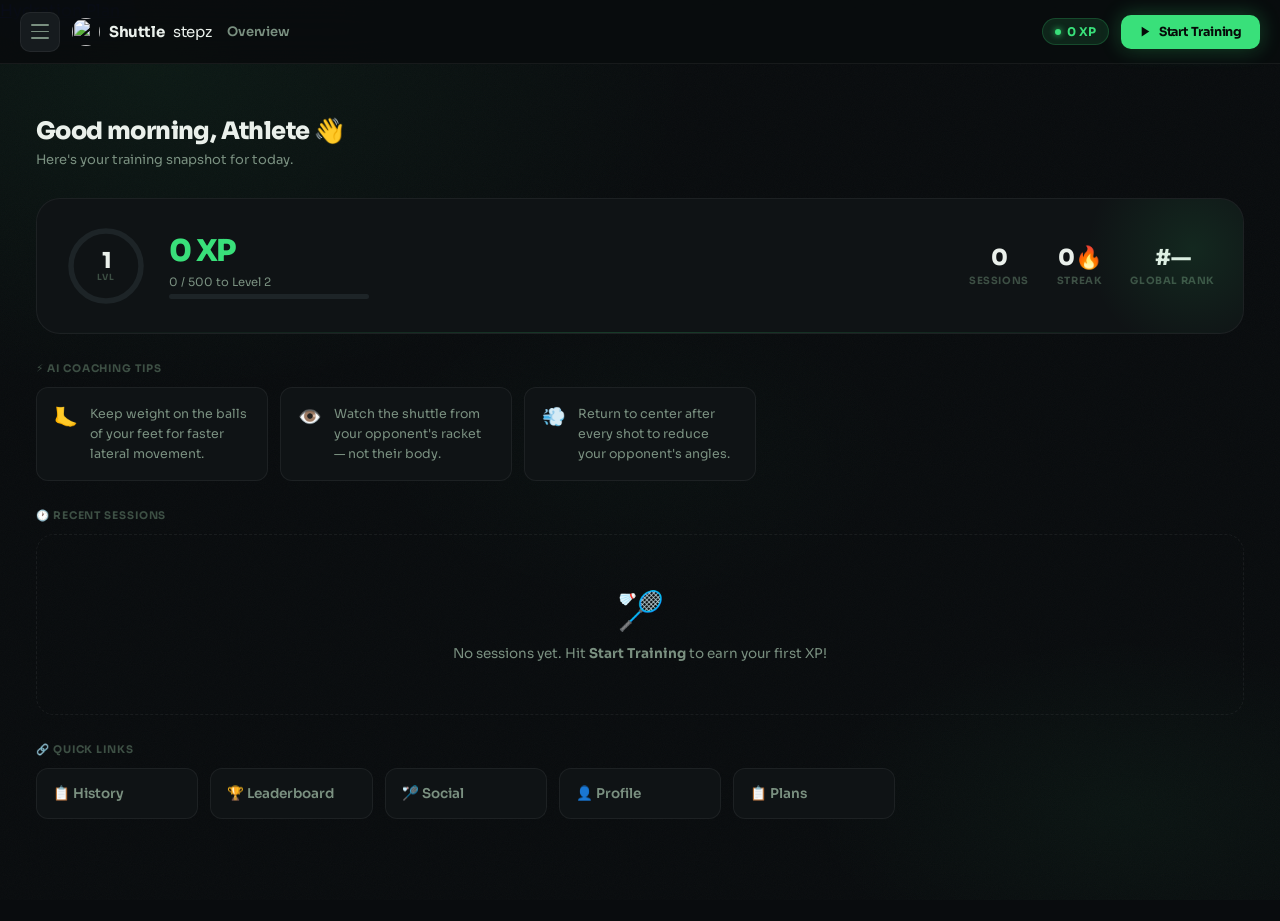
==== dashboard.html @ f84c9a1f "Update dashboard.html" ====
<!DOCTYPE html>
<html lang="en">
<head>
<meta charset="UTF-8">
<meta name="viewport" content="width=device-width, initial-scale=1.0">
<title>Dashboard — Shuttlestepz</title>
<link rel="icon" href="/Badminton-AI-trainer_V2/favicon.ico">
<link rel="preconnect" href="https://fonts.googleapis.com">
<link rel="preconnect" href="https://fonts.gstatic.com" crossorigin>
<link href="https://fonts.googleapis.com/css2?family=Sora:wght@400;500;600;700;800;900&family=DM+Mono:wght@400;500&display=swap" rel="stylesheet">
<a href="plans.html">Hydration Plan</a>
<link rel="stylesheet" href="css/base.css">
<link rel="stylesheet" href="css/dashboard.css">
<style>
:root {
  --bg:#090c0e; --bg-2:#0f1315; --bg-3:#161b1e; --bg-4:#1d2427;
  --border:rgba(255,255,255,.06); --border-2:rgba(255,255,255,.11);
  --accent:#39e07a; --accent-dim:rgba(57,224,122,.12); --accent-glow:rgba(57,224,122,.3); --accent-2:#60eba0;
  --text:#eaf0eb; --text-2:#7a9080; --text-3:#3d4f44;
  --danger:#e05c5c; --warn:#e0b43c;
  --sidebar-w:252px; --topbar-h:64px;
  --radius:12px; --radius-lg:18px; --radius-xl:24px;
  --trans:.18s cubic-bezier(.4,0,.2,1); --shadow:0 8px 32px rgba(0,0,0,.4);
}
*,*::before,*::after{box-sizing:border-box;margin:0;padding:0}
html,body{height:100%;font-family:'Sora',system-ui,sans-serif;background:var(--bg);color:var(--text);overflow-x:hidden;-webkit-font-smoothing:antialiased}

.bg-noise{position:fixed;inset:0;z-index:0;pointer-events:none;opacity:.028;background-image:url("data:image/svg+xml,%3Csvg viewBox='0 0 256 256' xmlns='http://www.w3.org/2000/svg'%3E%3Cfilter id='n'%3E%3CfeTurbulence type='fractalNoise' baseFrequency='.85' numOctaves='4' stitchTiles='stitch'/%3E%3C/filter%3E%3Crect width='100%25' height='100%25' filter='url(%23n)'/%3E%3C/svg%3E");background-size:200px}
.bg-radial{position:fixed;inset:0;z-index:0;pointer-events:none;background:radial-gradient(ellipse 65% 55% at 12% 8%,rgba(57,224,122,.06) 0%,transparent 65%),radial-gradient(ellipse 45% 35% at 88% 90%,rgba(57,224,122,.04) 0%,transparent 55%),radial-gradient(ellipse 30% 25% at 50% 50%,rgba(57,224,122,.02) 0%,transparent 70%)}

/* TOPBAR */
.topbar{position:fixed;top:0;left:0;right:0;height:var(--topbar-h);background:rgba(9,12,14,.92);backdrop-filter:blur(16px);-webkit-backdrop-filter:blur(16px);border-bottom:1px solid var(--border);display:flex;align-items:center;padding:0 20px;gap:12px;z-index:300}
.hamburger{width:40px;height:40px;background:var(--bg-3);border:1px solid var(--border);border-radius:10px;cursor:pointer;display:flex;flex-direction:column;align-items:center;justify-content:center;gap:5px;flex-shrink:0;transition:border-color var(--trans),background var(--trans)}
.hamburger:hover{border-color:var(--border-2);background:var(--bg-4)}
.hamburger span{display:block;width:18px;height:1.5px;background:var(--text-2);border-radius:2px;transition:transform .25s cubic-bezier(.4,0,.2,1),opacity .2s,background var(--trans),width .2s}
.hamburger:hover span{background:var(--text)}
.hamburger.open span:nth-child(1){transform:translateY(6.5px) rotate(45deg);width:18px}
.hamburger.open span:nth-child(2){opacity:0;transform:scaleX(0)}
.hamburger.open span:nth-child(3){transform:translateY(-6.5px) rotate(-45deg);width:18px}
.topbar-brand{display:flex;align-items:center;gap:9px;text-decoration:none;color:var(--text);font-size:15px;font-weight:800;letter-spacing:-.4px;flex-shrink:0}
.topbar-label{flex:1;font-size:13px;font-weight:600;color:var(--text-2);letter-spacing:-.2px;padding-left:4px;white-space:nowrap;overflow:hidden;text-overflow:ellipsis}
.topbar-xp{display:flex;align-items:center;gap:6px;background:var(--accent-dim);border:1px solid rgba(57,224,122,.2);border-radius:20px;padding:5px 12px;font-size:12px;font-weight:700;color:var(--accent);white-space:nowrap}
.topbar-xp-dot{width:6px;height:6px;border-radius:50%;background:var(--accent);box-shadow:0 0 6px var(--accent);animation:pulse 2s infinite}
@keyframes pulse{0%,100%{opacity:1;transform:scale(1)}50%{opacity:.5;transform:scale(.7)}}
.btn-topbar-train{display:flex;align-items:center;gap:7px;background:var(--accent);color:#060908;border:none;border-radius:10px;padding:9px 18px;font-family:'Sora',sans-serif;font-size:12.5px;font-weight:700;letter-spacing:-.2px;cursor:pointer;white-space:nowrap;box-shadow:0 0 20px var(--accent-glow),0 2px 8px rgba(0,0,0,.3);transition:all var(--trans);flex-shrink:0}
.btn-topbar-train:hover{background:var(--accent-2);box-shadow:0 0 30px var(--accent-glow),0 4px 16px rgba(0,0,0,.35);transform:translateY(-1px)}

/* SIDEBAR */
.sidebar{position:fixed;top:var(--topbar-h);left:0;bottom:0;width:var(--sidebar-w);background:var(--bg-2);border-right:1px solid var(--border);display:flex;flex-direction:column;z-index:250;transform:translateX(-100%);transition:transform .28s cubic-bezier(.4,0,.2,1),box-shadow .28s;will-change:transform;overflow:hidden}
.sidebar.open{transform:translateX(0);box-shadow:4px 0 48px rgba(0,0,0,.55)}
.sidebar-top{flex:1;padding:20px 14px 12px;overflow-y:auto;overflow-x:hidden}
.sidebar-top::-webkit-scrollbar{width:4px}
.sidebar-top::-webkit-scrollbar-thumb{background:var(--bg-4);border-radius:99px}
.sidebar-bottom{padding:14px;border-top:1px solid var(--border)}
.role-badge{display:inline-flex;align-items:center;gap:5px;font-size:9.5px;font-weight:700;letter-spacing:.9px;text-transform:uppercase;color:var(--accent);background:var(--accent-dim);border:1px solid rgba(57,224,122,.2);border-radius:20px;padding:4px 10px;margin-bottom:16px}
.role-badge-dot{width:5px;height:5px;border-radius:50%;background:var(--accent);flex-shrink:0}
.nav{display:flex;flex-direction:column;gap:2px}
.nav-section-label{font-size:9.5px;font-weight:700;letter-spacing:.9px;text-transform:uppercase;color:var(--text-3);padding:12px 10px 6px}
.nav-item{display:flex;align-items:center;gap:10px;padding:10px 12px;border-radius:10px;font-size:13.5px;font-weight:500;color:var(--text-2);cursor:pointer;text-decoration:none;transition:background var(--trans),color var(--trans);user-select:none;position:relative}
.nav-item svg{flex-shrink:0;opacity:.6;transition:opacity var(--trans)}
.nav-item:hover{background:var(--bg-3);color:var(--text)}
.nav-item:hover svg{opacity:1}
.nav-item.active{background:var(--accent-dim);color:var(--accent);font-weight:600}
.nav-item.active svg{opacity:1;stroke:var(--accent)}
.nav-item.active::before{content:'';position:absolute;left:0;top:20%;bottom:20%;width:2.5px;border-radius:0 2px 2px 0;background:var(--accent);box-shadow:0 0 8px var(--accent)}
.xp-mini{margin-bottom:10px}
.xp-mini-top{display:flex;justify-content:space-between;font-size:10.5px;font-weight:700;color:var(--text-2);margin-bottom:6px}
.xp-bar-track{height:3.5px;border-radius:99px;background:var(--bg-4);overflow:hidden}
.xp-bar-fill{height:100%;border-radius:99px;background:linear-gradient(90deg,var(--accent),var(--accent-2));width:0%;transition:width .7s cubic-bezier(.4,0,.2,1);box-shadow:0 0 8px var(--accent-glow)}
.btn-logout{width:100%;display:flex;align-items:center;gap:8px;padding:9px 12px;border-radius:9px;background:none;border:1px solid var(--border);color:var(--text-2);font-family:'Sora',sans-serif;font-size:12.5px;font-weight:600;cursor:pointer;transition:all var(--trans)}
.btn-logout:hover{border-color:var(--danger);color:var(--danger);background:rgba(224,92,92,.07)}
.sidebar-overlay{position:fixed;inset:0;top:var(--topbar-h);background:rgba(0,0,0,.6);z-index:240;opacity:0;pointer-events:none;transition:opacity .28s}
.sidebar-overlay.open{opacity:1;pointer-events:auto}

/* MAIN */
.main{margin-top:var(--topbar-h);min-height:calc(100vh - var(--topbar-h));padding:32px 36px 72px;position:relative;z-index:1;transition:margin-left .28s cubic-bezier(.4,0,.2,1)}
@media(min-width:900px){.sidebar.open~.main{margin-left:var(--sidebar-w)}}

/* Notice */
.notice-banner{display:none;align-items:center;justify-content:space-between;background:rgba(57,224,122,.1);border:1px solid rgba(57,224,122,.22);border-radius:var(--radius);padding:11px 16px;margin-bottom:24px;font-size:13px;color:var(--accent);font-weight:500}
.notice-banner.show{display:flex}
.notice-banner button{background:none;border:none;color:var(--accent);cursor:pointer;font-size:16px;opacity:.6;padding:0 4px;transition:opacity var(--trans)}

/* Tab panels */
.tab-panel{display:none}
.tab-panel.active{display:block;animation:fadeUp .35s cubic-bezier(.4,0,.2,1) both}

/* Page header */
.page-header{display:flex;align-items:flex-start;justify-content:space-between;gap:16px;flex-wrap:wrap;margin-bottom:30px}
.page-title{font-size:24px;font-weight:800;letter-spacing:-.6px;line-height:1.2;color:var(--text)}
.page-sub{font-size:13px;color:var(--text-2);margin-top:5px;font-weight:400}
.section-title{font-size:10.5px;font-weight:700;letter-spacing:.9px;text-transform:uppercase;color:var(--text-3);margin:28px 0 12px}

/* XP CARD */
.xp-card{background:var(--bg-2);border:1px solid var(--border);border-radius:var(--radius-xl);padding:26px 28px;display:flex;align-items:center;justify-content:space-between;gap:24px;flex-wrap:wrap;position:relative;overflow:hidden}
.xp-card::before{content:'';position:absolute;top:-60px;right:-60px;width:220px;height:220px;background:radial-gradient(circle,rgba(57,224,122,.1),transparent 68%);border-radius:50%;pointer-events:none}
.xp-card::after{content:'';position:absolute;bottom:0;left:0;right:0;height:1px;background:linear-gradient(90deg,transparent,rgba(57,224,122,.2),transparent)}
.xp-card-left{display:flex;align-items:center;gap:22px;flex-wrap:wrap}
.xp-level-ring{position:relative;width:82px;height:82px;flex-shrink:0}
.xp-level-ring svg{width:82px;height:82px;transform:rotate(-90deg)}
.ring-bg{fill:none;stroke:var(--bg-4);stroke-width:5.5}
.ring-fill{fill:none;stroke:url(#ringGrad);stroke-width:5.5;stroke-linecap:round;stroke-dasharray:219.9;stroke-dashoffset:219.9;transition:stroke-dashoffset .9s cubic-bezier(.4,0,.2,1);filter:drop-shadow(0 0 5px rgba(57,224,122,.5))}
.ring-label{position:absolute;inset:0;display:flex;flex-direction:column;align-items:center;justify-content:center}
.ring-lv{font-size:22px;font-weight:900;color:var(--text);line-height:1}
.ring-lv-sub{font-size:8.5px;font-weight:700;letter-spacing:1.2px;color:var(--text-3);text-transform:uppercase}
.xp-card-info{display:flex;flex-direction:column;gap:5px}
.xp-total{font-size:30px;font-weight:900;color:var(--accent);letter-spacing:-1.2px}
.xp-next{font-size:11.5px;color:var(--text-2)}
.xp-bar-lg{height:5px;width:200px;max-width:100%}
.xp-card-badges{display:flex;gap:28px;flex-wrap:wrap}
.badge-item{text-align:center}
.badge-val{font-size:22px;font-weight:800;color:var(--text);letter-spacing:-.4px}
.badge-lbl{font-size:10px;color:var(--text-3);font-weight:700;text-transform:uppercase;letter-spacing:.6px;margin-top:3px}

/* AI TIPS */
.tips-grid{display:grid;grid-template-columns:repeat(auto-fill,minmax(210px,1fr));gap:12px}
.tip-card{background:var(--bg-2);border:1px solid var(--border);border-radius:var(--radius);padding:16px 17px;display:flex;align-items:flex-start;gap:12px;transition:border-color var(--trans),transform var(--trans)}
.tip-card:hover{border-color:var(--border-2);transform:translateY(-2px)}
.tip-icon{font-size:19px;flex-shrink:0;margin-top:1px}
.tip-text{font-size:12.5px;color:var(--text-2);line-height:1.6;font-weight:400}

/* SESSIONS */
.sessions-list{display:flex;flex-direction:column;gap:8px}
.session-item{background:var(--bg-2);border:1px solid var(--border);border-radius:var(--radius);padding:13px 16px;display:flex;align-items:center;gap:14px;transition:border-color var(--trans)}
.session-item:hover{border-color:var(--border-2)}
.session-icon{width:38px;height:38px;border-radius:9px;background:var(--accent-dim);display:flex;align-items:center;justify-content:center;font-size:17px;flex-shrink:0}
.session-info{flex:1;min-width:0}
.session-name{font-size:13.5px;font-weight:600;color:var(--text)}
.session-meta{font-size:11.5px;color:var(--text-2);margin-top:2px}
.session-xp{font-size:12.5px;font-weight:700;color:var(--accent);white-space:nowrap}
.session-score{font-size:12.5px;font-weight:600;color:var(--text-2);white-space:nowrap}
.empty-state{display:flex;flex-direction:column;align-items:center;gap:10px;padding:52px 24px;color:var(--text-2);font-size:13.5px;text-align:center;border:1px dashed rgba(255,255,255,.06);border-radius:var(--radius-lg)}
.empty-icon{font-size:38px}

/* ANIMATIONS */
@keyframes fadeUp{from{opacity:0;transform:translateY(14px)}to{opacity:1;transform:translateY(0)}}
@keyframes spin{to{transform:rotate(360deg)}}
.anim-up{animation:fadeUp .4s cubic-bezier(.4,0,.2,1) both}
.anim-d1{animation-delay:.07s}.anim-d2{animation-delay:.14s}.anim-d3{animation-delay:.21s}

/* RESPONSIVE */
@media(max-width:600px){
  .main{padding:22px 14px 60px}
  .page-title{font-size:20px}
  .btn-topbar-train span{display:none}
  .btn-topbar-train{padding:9px 12px}
  .xp-card{padding:18px 14px}
  .xp-bar-lg{width:140px}
  .tips-grid{grid-template-columns:1fr}
  .topbar-xp{display:none}
}
@media(max-width:420px){.xp-card-badges{gap:16px}}

/* TRAINER TAB */
#tab-train{height:calc(100vh - var(--topbar-h));overflow:hidden}
.tr-layout{display:flex;height:100%;width:100%;background:#050707}
.tr-left{width:200px;flex-shrink:0;background:#0f1315;border-right:1px solid rgba(255,255,255,.06);display:flex;flex-direction:column;padding:14px 12px;gap:14px;overflow-y:auto}
.tr-left::-webkit-scrollbar{width:3px}
.tr-left::-webkit-scrollbar-thumb{background:#1d2427;border-radius:99px}
.tr-panel-title{font-family:'DM Mono',monospace;font-size:9px;letter-spacing:2.5px;text-transform:uppercase;color:#3d4f44;margin-bottom:6px}
.tr-zone-grid{display:grid;grid-template-columns:1fr 1fr;gap:4px}
.tr-zp{font-family:'DM Mono',monospace;font-size:8.5px;letter-spacing:.6px;text-transform:uppercase;text-align:center;padding:5px 3px;border-radius:5px;background:#161b1e;border:1px solid rgba(255,255,255,.06);color:#3d4f44;transition:all .18s}
.tr-zp.active{background:rgba(57,224,122,.12);border-color:rgba(57,224,122,.4);color:#39e07a}
.tr-zp.ok{background:rgba(57,224,122,.18);border-color:rgba(57,224,122,.5);color:#39e07a}
.tr-zp.bad{background:rgba(224,92,92,.15);border-color:rgba(224,92,92,.4);color:#e05c5c}
.tr-zg-row{display:flex;gap:3px;flex-wrap:wrap;margin-bottom:8px}
.tr-zg-btn{font-family:'DM Mono',monospace;font-size:8.5px;letter-spacing:.8px;text-transform:uppercase;padding:4px 7px;border-radius:5px;background:#161b1e;border:1px solid rgba(255,255,255,.06);color:#3d4f44;cursor:pointer;transition:all .18s}
.tr-zg-btn:hover{color:#7a9080}
.tr-zg-btn.sel{background:rgba(57,224,122,.12);border-color:rgba(57,224,122,.35);color:#39e07a}
#tr-pdots{display:flex;flex-wrap:wrap;gap:5px}
.tr-dot{width:10px;height:10px;border-radius:50%;background:#161b1e;border:1px solid rgba(255,255,255,.06);transition:all .2s}
.tr-dot.ok{background:#39e07a;border-color:#39e07a;box-shadow:0 0 5px rgba(57,224,122,.5)}
.tr-dot.bad{background:#e05c5c;border-color:#e05c5c}
.tr-speed-track{background:#161b1e;border-radius:3px;height:4px;overflow:hidden}
#tr-speed-bar{height:100%;border-radius:3px;width:0%;background:#39e07a;transition:width .4s}
#tr-speed-val{font-family:'DM Mono',monospace;font-size:10px;color:#7a9080;margin-top:3px;text-align:right}
.tr-center{flex:1;position:relative;display:flex;align-items:center;justify-content:center;overflow:hidden;background:#050707}
.tr-cam-wrap{position:relative;aspect-ratio:9/16;height:100%;max-width:100%;flex-shrink:0;overflow:hidden}
#tr-video{position:absolute;inset:0;width:100%;height:100%;object-fit:cover;transform:scaleX(-1);display:block}
#tr-canvas{position:absolute;inset:0;width:100%;height:100%;pointer-events:none}
#tr-pose-badge{position:absolute;top:12px;left:12px;z-index:5;font-family:'DM Mono',monospace;font-size:9.5px;letter-spacing:1.5px;padding:4px 10px;border-radius:20px;background:rgba(10,13,15,.8);border:1px solid rgba(255,255,255,.12);color:#3d4f44;transition:all .2s}
#tr-pose-badge.tracking{color:#39e07a;border-color:rgba(57,224,122,.3)}
#tr-pose-badge.lost{color:#e05c5c;border-color:rgba(224,92,92,.3)}
.tr-dir-overlay{position:absolute;bottom:0;left:0;right:0;z-index:5;background:linear-gradient(transparent,rgba(10,13,15,.88));padding:28px 18px 18px;display:flex;align-items:flex-end;justify-content:space-between;gap:12px}
#tr-dir-text{font-family:'Sora',sans-serif;font-size:clamp(28px,5vw,52px);font-weight:900;letter-spacing:-1px;color:#eaf0eb;line-height:1;transition:color .15s}
#tr-dir-text.hit{color:#39e07a}
#tr-dir-text.miss{color:#e05c5c}
@keyframes tr-pulse{0%,100%{text-shadow:0 0 20px rgba(57,224,122,.4)}50%{text-shadow:0 0 50px rgba(57,224,122,.6),0 0 80px rgba(57,224,122,.3)}}
#tr-dir-text.pulse{animation:tr-pulse .4s ease}
#tr-feedback{font-family:'DM Mono',monospace;font-size:11px;letter-spacing:.8px;color:#7a9080;text-align:right;max-width:160px}
.tr-right{width:180px;flex-shrink:0;background:#0f1315;border-left:1px solid rgba(255,255,255,.06);display:flex;flex-direction:column;padding:14px 12px;gap:14px;overflow-y:auto}
.tr-timer-wrap{display:flex;flex-direction:column;align-items:center;gap:6px}
.tr-timer-ring{position:relative;width:76px;height:76px}
.tr-timer-ring svg{transform:rotate(-90deg)}
#tr-t-bg{fill:none;stroke:#161b1e;stroke-width:5}
#tr-t-arc{fill:none;stroke:#39e07a;stroke-width:5;stroke-linecap:round;stroke-dasharray:213.6;stroke-dashoffset:0;transition:stroke-dashoffset .1s linear,stroke .3s;filter:drop-shadow(0 0 5px rgba(57,224,122,.5))}
.tr-timer-num{position:absolute;inset:0;display:flex;align-items:center;justify-content:center}
#tr-t-num{font-family:'Sora',sans-serif;font-size:20px;font-weight:900;color:#eaf0eb}
.tr-stat-row{display:flex;justify-content:space-between;align-items:center;padding:7px 0;border-bottom:1px solid rgba(255,255,255,.06)}
.tr-stat-row:last-child{border-bottom:none}
.tr-stat-lbl{font-family:'DM Mono',monospace;font-size:8.5px;letter-spacing:1.2px;text-transform:uppercase;color:#3d4f44}
.tr-stat-val{font-family:'Sora',sans-serif;font-size:13px;font-weight:700;color:#eaf0eb}
#tr-screen-setup{display:none;position:absolute;inset:0;z-index:50;background:rgba(9,12,14,.96);backdrop-filter:blur(8px);align-items:center;justify-content:center;overflow-y:auto}
#tr-screen-setup.active{display:flex}
.tr-setup-box{background:#0f1315;border:1px solid rgba(255,255,255,.07);border-radius:16px;padding:28px;width:100%;max-width:480px;margin:16px}
.tr-setup-title{font-family:'Sora',sans-serif;font-size:20px;font-weight:800;color:#eaf0eb;margin-bottom:3px}
.tr-setup-sub{font-size:12.5px;color:#7a9080;margin-bottom:22px}
.tr-setup-lbl{font-family:'DM Mono',monospace;font-size:9px;letter-spacing:2px;text-transform:uppercase;color:#3d4f44;margin-bottom:7px}
.tr-setup-sec{margin-bottom:18px}
.tr-diff-row{display:flex;gap:6px;flex-wrap:wrap}
.tr-dp{flex:1;min-width:70px;padding:9px 6px;border-radius:10px;background:#161b1e;border:1px solid rgba(255,255,255,.06);color:#7a9080;font-family:'Sora',sans-serif;font-size:12px;font-weight:700;cursor:pointer;text-align:center;transition:all .18s}
.tr-dp:hover{color:#eaf0eb;border-color:rgba(255,255,255,.12)}
.tr-dp.sel{background:rgba(57,224,122,.12);border-color:rgba(57,224,122,.4);color:#39e07a}
#tr-diff-desc{font-size:10.5px;color:#7a9080;margin-top:7px;font-family:'DM Mono',monospace}
.tr-slider-row{display:flex;align-items:center;gap:10px}
.tr-slider-row input[type=range]{flex:1;accent-color:#39e07a;cursor:pointer}
.tr-slider-val{font-family:'DM Mono',monospace;font-size:12px;font-weight:700;color:#39e07a;min-width:26px;text-align:right}
.tr-toggle-row{display:flex;align-items:center;gap:8px;margin-bottom:7px}
.tr-toggle-row label{font-size:12.5px;color:#7a9080;cursor:pointer}
.tr-toggle-row input[type=checkbox]{accent-color:#39e07a;width:14px;height:14px;cursor:pointer}
.tr-btn-start{width:100%;padding:14px;background:#39e07a;color:#0a0d0f;border:none;border-radius:10px;font-family:'Sora',sans-serif;font-size:14px;font-weight:800;cursor:pointer;margin-top:6px;box-shadow:0 0 24px rgba(57,224,122,.35);transition:all .18s}
.tr-btn-start:hover{background:#50e88a;transform:translateY(-1px);box-shadow:0 0 36px rgba(57,224,122,.4)}
#tr-screen-results{display:none;position:absolute;inset:0;z-index:60;background:rgba(9,12,14,.97);backdrop-filter:blur(10px);align-items:center;justify-content:center;overflow-y:auto}
#tr-screen-results.active{display:flex}
.tr-results-box{background:#0f1315;border:1px solid rgba(255,255,255,.07);border-radius:16px;padding:28px;width:100%;max-width:500px;margin:16px}
.tr-results-title{font-family:'Sora',sans-serif;font-size:20px;font-weight:800;color:#eaf0eb;margin-bottom:3px}
#tr-r-grade{font-family:'DM Mono',monospace;font-size:12px;letter-spacing:2px;color:#39e07a;margin-bottom:20px}
.tr-results-grid{display:grid;grid-template-columns:1fr 1fr 1fr;gap:8px;margin-bottom:20px}
.tr-r-stat{background:#161b1e;border:1px solid rgba(255,255,255,.06);border-radius:10px;padding:12px;text-align:center}
.tr-r-val{font-family:'Sora',sans-serif;font-size:22px;font-weight:900;color:#39e07a;letter-spacing:-1px}
.tr-r-lbl{font-family:'DM Mono',monospace;font-size:8.5px;letter-spacing:1.2px;text-transform:uppercase;color:#3d4f44;margin-top:4px}
.tr-bd-title{font-family:'DM Mono',monospace;font-size:9px;letter-spacing:2px;text-transform:uppercase;color:#3d4f44;margin-bottom:10px}
#tr-r-bd{margin-bottom:20px;display:flex;flex-direction:column;gap:5px}
.tr-bd-row{display:flex;align-items:center;gap:8px;font-family:'DM Mono',monospace;font-size:11px;color:#7a9080}
.tr-bd-bar-wrap{flex:1;background:#161b1e;border-radius:99px;height:5px;overflow:hidden}
.tr-bd-bar{height:100%;border-radius:99px;background:#39e07a}
.tr-bd-pct{font-size:11px;color:#39e07a;min-width:32px;text-align:right}
.tr-results-actions{display:flex;gap:8px}
.tr-btn-again{flex:1;padding:12px;background:#39e07a;color:#0a0d0f;border:none;border-radius:10px;font-family:'Sora',sans-serif;font-size:13px;font-weight:800;cursor:pointer;transition:all .18s;box-shadow:0 0 18px rgba(57,224,122,.3)}
.tr-btn-again:hover{background:#50e88a;transform:translateY(-1px)}
.tr-btn-dash{padding:12px 16px;background:transparent;color:#7a9080;border:1px solid rgba(255,255,255,.1);border-radius:10px;font-family:'Sora',sans-serif;font-size:13px;font-weight:700;cursor:pointer;transition:all .18s;text-decoration:none;display:flex;align-items:center;justify-content:center}
.tr-btn-dash:hover{color:#eaf0eb;border-color:rgba(57,224,122,.3);background:rgba(57,224,122,.08)}
#tr-lock-overlay{position:absolute;inset:0;z-index:70;background:rgba(9,12,14,.97);backdrop-filter:blur(10px);display:flex;align-items:center;justify-content:center}
#tr-lock-overlay.hidden{display:none}
.tr-lock-box{background:#0f1315;border:1px solid rgba(255,255,255,.07);border-radius:16px;padding:36px;text-align:center;max-width:340px;margin:16px}
.tr-lock-icon{font-size:38px;margin-bottom:14px}
.tr-lock-title{font-family:'Sora',sans-serif;font-size:18px;font-weight:800;color:#eaf0eb;margin-bottom:7px}
.tr-lock-sub{font-size:12.5px;color:#7a9080;margin-bottom:20px;line-height:1.6}
.tr-topbar-stats{display:flex;align-items:center;gap:6px}
.tr-chip{background:#0f1315;border:1px solid rgba(255,255,255,.06);border-radius:7px;padding:4px 10px;display:flex;flex-direction:column;align-items:center;min-width:58px}
.tr-chip-lbl{font-family:'DM Mono',monospace;font-size:8px;letter-spacing:1.2px;text-transform:uppercase;color:#3d4f44}
.tr-chip-val{font-family:'Sora',sans-serif;font-size:13px;font-weight:800;color:#eaf0eb;letter-spacing:-.3px}
.tr-chip-val.ac{color:#39e07a}
#tr-model-status{font-family:'DM Mono',monospace;font-size:9.5px;letter-spacing:1px;padding:4px 10px;border-radius:20px}
#tr-model-status.ok{color:#39e07a;background:rgba(57,224,122,.12);border:1px solid rgba(57,224,122,.25)}
#tr-model-status.err{color:#e05c5c;background:rgba(224,92,92,.1);border:1px solid rgba(224,92,92,.25)}
@media(max-width:768px){.tr-left,.tr-right{display:none}.tr-cam-wrap{height:auto;width:100%}}
</style>
</head>
<body>

<div class="bg-noise"></div>
<div class="bg-radial"></div>

<!-- TOPBAR -->
<header class="topbar">
  <button class="hamburger" id="hamburger-btn" onclick="toggleSidebar()" aria-label="Toggle menu">
    <span></span><span></span><span></span>
  </button>
  <a href="index.html" class="topbar-brand">
    <img src="/Badminton-AI-trainer_V2/favicon.ico" width="28" height="28" style="border-radius:50%;object-fit:cover;flex-shrink:0">
    <span style="font-weight:700">Shuttle</span><span style="font-weight:400">stepz</span>
  </a>
  <div class="topbar-label" id="topbar-label">Overview</div>
  <div class="topbar-xp">
    <div class="topbar-xp-dot"></div>
    <span id="topbar-xp">0 XP</span>
  </div>
  <button class="btn-topbar-train" onclick="window.location.href='trainer.html'">
    <svg width="13" height="13" viewBox="0 0 24 24" fill="currentColor"><polygon points="5 3 19 12 5 21 5 3"/></svg>
    <span>Start Training</span>
  </button>
</header>

<!-- SIDEBAR -->
<aside class="sidebar" id="sidebar">
  <div class="sidebar-top">
    <div class="role-badge"><span class="role-badge-dot"></span><span id="role-badge">Student</span></div>
    <nav class="nav">
      <div class="nav-section-label">Main</div>
      <a class="nav-item active" href="dashboard.html">
        <svg width="16" height="16" viewBox="0 0 24 24" fill="none" stroke="currentColor" stroke-width="1.8"><rect x="3" y="3" width="7" height="7" rx="1.5"/><rect x="14" y="3" width="7" height="7" rx="1.5"/><rect x="3" y="14" width="7" height="7" rx="1.5"/><rect x="14" y="14" width="7" height="7" rx="1.5"/></svg>
        Overview
      </a>
      <a class="nav-item" href="trainer.html">
        <svg width="16" height="16" viewBox="0 0 24 24" fill="none" stroke="currentColor" stroke-width="1.8"><polygon points="5 3 19 12 5 21 5 3"/></svg>
        Train
      </a>
      <a class="nav-item" href="history.html">
        <svg width="16" height="16" viewBox="0 0 24 24" fill="none" stroke="currentColor" stroke-width="1.8"><circle cx="12" cy="12" r="9"/><polyline points="12 7 12 12 15 15"/></svg>
        History
      </a>
      <a class="nav-item" href="leaderboard.html">
        <svg width="16" height="16" viewBox="0 0 24 24" fill="none" stroke="currentColor" stroke-width="1.8"><polyline points="18 20 18 10"/><polyline points="12 20 12 4"/><polyline points="6 20 6 14"/></svg>
        Leaderboard
      </a>
      <a class="nav-item" href="social.html">
      <a class="nav-item" href="plans.html">
        <svg width="16" height="16" viewBox="0 0 24 24" fill="none" stroke="currentColor" stroke-width="1.8"><path d="M4 19.5A2.5 2.5 0 0 1 6.5 17H20"/><path d="M6.5 2H20v20H6.5A2.5 2.5 0 0 1 4 19.5v-15A2.5 2.5 0 0 1 6.5 2z"/></svg>
        Plans
      </a>
        <svg width="16" height="16" viewBox="0 0 24 24" fill="none" stroke="currentColor" stroke-width="1.8"><circle cx="18" cy="5" r="3"/><circle cx="6" cy="12" r="3"/><circle cx="18" cy="19" r="3"/><line x1="8.59" y1="13.51" x2="15.42" y2="17.49"/><line x1="15.41" y1="6.51" x2="8.59" y2="10.49"/></svg>
        Social
      </a>
      
      <div class="nav-section-label" style="margin-top:4px">Account</div>
      <a class="nav-item" id="nav-manage" style="display:none" href="manage.html">
        <svg width="16" height="16" viewBox="0 0 24 24" fill="none" stroke="currentColor" stroke-width="1.8"><path d="M17 21v-2a4 4 0 0 0-4-4H5a4 4 0 0 0-4 4v2"/><circle cx="9" cy="7" r="4"/><path d="M23 21v-2a4 4 0 0 0-3-3.87"/><path d="M16 3.13a4 4 0 0 1 0 7.75"/></svg>
        <span id="nav-manage-label">Students</span>
      </a>
      <a class="nav-item" href="profile.html">
        <svg width="16" height="16" viewBox="0 0 24 24" fill="none" stroke="currentColor" stroke-width="1.8"><path d="M20 21v-2a4 4 0 0 0-4-4H8a4 4 0 0 0-4 4v2"/><circle cx="12" cy="7" r="4"/></svg>
        Profile
      </a>
    </nav>
  </div>
  <div class="sidebar-bottom">
    <div class="xp-mini">
      <div class="xp-mini-top"><span id="sb-xp-label">0 XP</span><span id="sb-level-label">Lv.1</span></div>
      <div class="xp-bar-track"><div class="xp-bar-fill" id="sb-xp-fill"></div></div>
    </div>
    <button class="btn-logout" onclick="doLogout()">
      <svg width="14" height="14" viewBox="0 0 24 24" fill="none" stroke="currentColor" stroke-width="1.8"><path d="M9 21H5a2 2 0 0 1-2-2V5a2 2 0 0 1 2-2h4"/><polyline points="16 17 21 12 16 7"/><line x1="21" y1="12" x2="9" y2="12"/></svg>
      Log Out
    </button>
  </div>
</aside>
<div class="sidebar-overlay" id="sidebar-overlay" onclick="toggleSidebar()"></div>

<!-- MAIN -->
<main class="main" id="main">
  <div class="notice-banner" id="notice-banner">
    <span id="notice-msg"></span>
    <button onclick="document.getElementById('notice-banner').classList.remove('show')">✕</button>
  </div>

  <!-- OVERVIEW TAB -->
  <section class="tab-panel active" id="tab-overview">
    <div class="page-header">
      <div>
        <h1 class="page-title">Good <span id="greeting-time">morning</span>, <span id="greeting-name">Athlete</span> 👋</h1>
        <p class="page-sub">Here's your training snapshot for today.</p>
      </div>
    </div>

    <div class="xp-card anim-up">
      <div class="xp-card-left">
        <div class="xp-level-ring">
          <svg viewBox="0 0 82 82">
            <defs>
              <linearGradient id="ringGrad" x1="0%" y1="0%" x2="100%" y2="0%">
                <stop offset="0%" stop-color="#39e07a"/>
                <stop offset="100%" stop-color="#60eba0"/>
              </linearGradient>
            </defs>
            <circle class="ring-bg" cx="41" cy="41" r="35"/>
            <circle class="ring-fill" id="ring-arc" cx="41" cy="41" r="35"/>
          </svg>
          <div class="ring-label">
            <div class="ring-lv" id="ring-lv">1</div>
            <div class="ring-lv-sub">LVL</div>
          </div>
        </div>
        <div class="xp-card-info">
          <div class="xp-total" id="xp-total">0 XP</div>
          <div class="xp-next" id="xp-next">0 / 500 to Level 2</div>
          <div class="xp-bar-track xp-bar-lg"><div class="xp-bar-fill" id="xp-fill-lg"></div></div>
        </div>
      </div>
      <div class="xp-card-badges">
        <div class="badge-item"><div class="badge-val" id="stat-sessions">0</div><div class="badge-lbl">Sessions</div></div>
        <div class="badge-item"><div class="badge-val" id="stat-streak">0🔥</div><div class="badge-lbl">Streak</div></div>
        <div class="badge-item"><div class="badge-val" id="stat-rank">#—</div><div class="badge-lbl">Global Rank</div></div>
      </div>
    </div>

    <div class="section-title">⚡ AI Coaching Tips</div>
    <div class="tips-grid" id="tips-grid">
      <div class="tip-card anim-up anim-d1"><div class="tip-icon">🦶</div><div class="tip-text">Keep weight on the balls of your feet for faster lateral movement.</div></div>
      <div class="tip-card anim-up anim-d2"><div class="tip-icon">👁️</div><div class="tip-text">Watch the shuttle from your opponent's racket — not their body.</div></div>
      <div class="tip-card anim-up anim-d3"><div class="tip-icon">💨</div><div class="tip-text">Return to center after every shot to reduce your opponent's angles.</div></div>
    </div>

    <div class="section-title">🕐 Recent Sessions</div>
    <div class="sessions-list" id="overview-sessions">
      <div class="empty-state" id="sessions-empty">
        <div class="empty-icon">🏸</div>
        <div>No sessions yet. Hit <strong>Start Training</strong> to earn your first XP!</div>
      </div>
    </div>

    <!-- Quick links to other pages -->
    <div class="section-title">🔗 Quick Links</div>
    <div style="display:grid;grid-template-columns:repeat(auto-fill,minmax(160px,1fr));gap:12px;margin-bottom:24px">
      <a href="history.html" style="background:var(--bg-2);border:1px solid var(--border);border-radius:var(--radius);padding:16px;text-decoration:none;color:var(--text-2);display:flex;align-items:center;gap:10px;transition:all var(--trans);font-size:13.5px;font-weight:600" onmouseover="this.style.borderColor='rgba(57,224,122,.3)';this.style.color='var(--text)'" onmouseout="this.style.borderColor='var(--border)';this.style.color='var(--text-2)'">📋 History</a>
      <a href="leaderboard.html" style="background:var(--bg-2);border:1px solid var(--border);border-radius:var(--radius);padding:16px;text-decoration:none;color:var(--text-2);display:flex;align-items:center;gap:10px;transition:all var(--trans);font-size:13.5px;font-weight:600" onmouseover="this.style.borderColor='rgba(57,224,122,.3)';this.style.color='var(--text)'" onmouseout="this.style.borderColor='var(--border)';this.style.color='var(--text-2)'">🏆 Leaderboard</a>
      <a href="social.html" style="background:var(--bg-2);border:1px solid var(--border);border-radius:var(--radius);padding:16px;text-decoration:none;color:var(--text-2);display:flex;align-items:center;gap:10px;transition:all var(--trans);font-size:13.5px;font-weight:600" onmouseover="this.style.borderColor='rgba(57,224,122,.3)';this.style.color='var(--text)'" onmouseout="this.style.borderColor='var(--border)';this.style.color='var(--text-2)'">🏸 Social</a>
      <a href="profile.html" style="background:var(--bg-2);border:1px solid var(--border);border-radius:var(--radius);padding:16px;text-decoration:none;color:var(--text-2);display:flex;align-items:center;gap:10px;transition:all var(--trans);font-size:13.5px;font-weight:600" onmouseover="this.style.borderColor='rgba(57,224,122,.3)';this.style.color='var(--text)'" onmouseout="this.style.borderColor='var(--border)';this.style.color='var(--text-2)'">👤 Profile</a>
      <a href="plans.html" style="background:var(--bg-2);border:1px solid var(--border);border-radius:var(--radius);padding:16px;text-decoration:none;color:var(--text-2);display:flex;align-items:center;gap:10px;transition:all var(--trans);font-size:13.5px;font-weight:600" onmouseover="this.style.borderColor='rgba(57,224,122,.3)';this.style.color='var(--text)'" onmouseout="this.style.borderColor='var(--border)';this.style.color='var(--text-2)'">📋 Plans</a>
    </div>
  </section>
</main>

<!-- SCRIPTS -->
<script>
window.toggleSidebar = function() {
  var sb=document.getElementById('sidebar'),ov=document.getElementById('sidebar-overlay'),hb=document.getElementById('hamburger-btn');
  var isOpen=sb.classList.toggle('open');
  ov.classList.toggle('open',isOpen);hb.classList.toggle('open',isOpen);
};

function setGreeting(name) {
  const h=new Date().getHours(),t=h<12?'morning':h<17?'afternoon':'evening';
  const te=document.getElementById('greeting-time'),ne=document.getElementById('greeting-name');
  if(te)te.textContent=t;if(ne)ne.textContent=name||'Athlete';
}

function setText(id,v){const e=document.getElementById(id);if(e)e.textContent=v}
function setWidth(id,p){const e=document.getElementById(id);if(e)e.style.width=p+'%'}

const XP_LEVELS=[0,500,1200,2200,3500,5200,7200,9800,13000,17000,22000];
function getLevel(xp){let lv=1;for(let i=1;i<XP_LEVELS.length;i++){if(xp>=XP_LEVELS[i])lv=i+1;else break;}return Math.min(lv,XP_LEVELS.length)}
function renderXP(xp){
  const lv=getLevel(xp),cur=XP_LEVELS[lv-1]||0,nxt=XP_LEVELS[lv]||XP_LEVELS[XP_LEVELS.length-1];
  const pct=Math.min(Math.max((xp-cur)/(nxt-cur),0),1);
  const arc=document.getElementById('ring-arc');
  if(arc)arc.style.strokeDashoffset=219.9-pct*219.9;
  setText('ring-lv',lv);
  setText('xp-total',xp.toLocaleString()+' XP');
  setText('xp-next',lv>=XP_LEVELS.length?'Max Level!':(xp-cur).toLocaleString()+' / '+(nxt-cur).toLocaleString()+' to Level '+(lv+1));
  setWidth('xp-fill-lg',pct*100);
  setText('sb-xp-label',xp+' XP');setText('sb-level-label','Lv.'+lv);
  setWidth('sb-xp-fill',pct*100);setText('topbar-xp',xp+' XP');
}

function showNotice(msg){const b=document.getElementById('notice-banner'),m=document.getElementById('notice-msg');if(b&&m){m.textContent=msg;b.classList.add('show');clearTimeout(window._nt);window._nt=setTimeout(()=>b.classList.remove('show'),5000)}}

document.addEventListener('DOMContentLoaded',()=>{setGreeting('Athlete');renderXP(0)});
</script>

<script type="module">
import DB from './js/database.js'
window.AUTH = DB
const tx=(id,v)=>{const e=document.getElementById(id);if(e)e.textContent=v}
const $=id=>document.getElementById(id)

window.doLogout=async()=>{try{await DB.logoutUser()}catch(e){}window.location.href='login.html'}

const XP_THRESHOLDS=[0,500,1200,2200,3500,5200,7200,9800,13000,17000,22000]
function renderXPData(xp,level){
  const cur=XP_THRESHOLDS[level-1]||0,nxt=XP_THRESHOLDS[level]||XP_THRESHOLDS[XP_THRESHOLDS.length-1]
  const pct=Math.min(Math.max((xp-cur)/(nxt-cur||1),0),1)
  const arc=$('ring-arc');if(arc)arc.style.strokeDashoffset=219.9-pct*219.9
  tx('ring-lv',level);tx('xp-total',xp.toLocaleString()+' XP')
  tx('xp-next',level>=XP_THRESHOLDS.length?'Max Level!':(xp-cur).toLocaleString()+' / '+(nxt-cur).toLocaleString()+' to Level '+(level+1))
  const fl=$('xp-fill-lg');if(fl)fl.style.width=(pct*100)+'%'
  const sf=$('sb-xp-fill');if(sf)sf.style.width=(pct*100)+'%'
  tx('sb-xp-label',xp+' XP');tx('sb-level-label','Lv.'+level);tx('topbar-xp',xp+' XP')
}

function fmtDate(ts){
  if(!ts)return'Just now'
  const d=ts.toDate?ts.toDate():new Date(ts),diff=Date.now()-d.getTime()
  if(diff<60000)return'Just now'
  if(diff<3600000)return Math.floor(diff/60000)+'m ago'
  if(diff<86400000)return Math.floor(diff/3600000)+'h ago'
  return d.toLocaleDateString('en-IN',{day:'numeric',month:'short'})
}

function buildSessionCard(s){
  const total=s.totalRounds||1,acc=s.accuracy!=null?s.accuracy+'%':Math.round(((s.hits||0)/total)*100)+'%'
  const xpe=s.xpEarned||(50+(s.hits||0)*2)
  const drill=(s.drill||s.mode||'footwork').replace(/^\w/,c=>c.toUpperCase())
  return`<div class="session-item">
    <div class="session-icon">🏸</div>
    <div class="session-info">
      <div class="session-name">${drill} Drill</div>
      <div class="session-meta">Score ${s.score||0} · Acc ${acc} · Streak ${s.bestStreak||0}🔥 · ${fmtDate(s.createdAt)}</div>
    </div>
    <div style="display:flex;flex-direction:column;align-items:flex-end;gap:3px">
      <div class="session-xp">+${xpe} XP</div>
      <div class="session-score">${s.score||0} pts</div>
    </div>
  </div>`
}

window.AUTH.recordSession=async(data)=>{
  try{
    const acc=data.totalRounds>0?Math.round(((data.hits||0)/data.totalRounds)*100):0
    const xpEarned=50+(data.hits||0)*2+(acc>=90?30:0)
    const id=await DB.saveSession({...data,accuracy:acc,xpEarned})
    const result=await DB.awardXP(xpEarned)
    console.log('[dash] session saved:',id,'+'+xpEarned+' XP')
    return{ok:true,xpEarned,...result}
  }catch(e){console.warn('[dash] recordSession failed:',e.message);return{ok:false}}
}
window.AUTH.canStartSession=()=>true
window.AUTH.incrementSession=()=>{}
window.AUTH.startActiveSession=()=>Promise.resolve()
window.AUTH.upgradePlan=async()=>({ok:true})

DB.onAuthReady(async(firebaseUser)=>{
  if(!firebaseUser){window.location.href='login.html';return}
  try{
    const prof=await DB.getUserProfile(firebaseUser.uid),p=prof.profile||{}
    await DB.updateUserProfile({displayName:p.displayName,username:p.username,avatarURL:p.avatarURL})
    const xp=prof.xp||0,lv=prof.level||1
    const name=p.displayName||firebaseUser.displayName||'Athlete'
    const role=p.role||'student',plan=p.plan||'free'
    const h=new Date().getHours()
    tx('greeting-time',h<12?'morning':h<17?'afternoon':'evening')
    tx('greeting-name',name)
    renderXPData(xp,lv)
    const roleLabel=role.charAt(0).toUpperCase()+role.slice(1)
    tx('role-badge',roleLabel)
    const nm=$('nav-manage')
    if(nm&&(role==='teacher'||role==='coach')){nm.style.display='flex';tx('nav-manage-label',role==='coach'?'Athletes':'Students')}

    DB.listenSessions(sessions=>{
      const ov=$('overview-sessions'),empty=$('sessions-empty')
      if(ov){
        ov.querySelectorAll('.session-item').forEach(e=>e.remove())
        if(sessions.length===0){if(empty)empty.style.display='flex'}
        else{if(empty)empty.style.display='none';sessions.slice(0,3).forEach(s=>ov.insertAdjacentHTML('beforeend',buildSessionCard(s)))}
      }
      tx('stat-sessions',sessions.length)
    })

    DB.getAITips(firebaseUser.uid).then(tips=>{
      if(!tips)return
      const grid=$('tips-grid');if(!grid)return
      grid.innerHTML=`
        <div class="tip-card anim-up anim-d1"><div class="tip-icon">🎯</div><div class="tip-text"><strong>Focus:</strong> ${tips.focusNext}</div></div>
        <div class="tip-card anim-up anim-d2"><div class="tip-icon">⚠️</div><div class="tip-text"><strong>Weak zone (${tips.weakZone}):</strong> ${tips.weakDrillDesc}</div></div>
        <div class="tip-card anim-up anim-d3"><div class="tip-icon">⚡</div><div class="tip-text"><strong>Reaction:</strong> ${tips.reactionTip}</div></div>`
    }).catch(()=>{})

    DB.listenUserProfile(data=>{
      renderXPData(data.xp||0,data.level||1)
      tx('stat-sessions',data.totalSessions||0)
      tx('stat-streak',(data.bestStreak||0)+'🔥')
    })

    DB.listenLeaderboard(entries=>{
      const me=entries.find(e=>e.uid===firebaseUser.uid)
      if(me)tx('stat-rank','#'+me.rank)
    })

    console.log('[dash] ✅ booted for',name)
  }catch(err){console.error('[dash] boot error:',err.message)}
})
</script>
<script src="https://cdn.jsdelivr.net/npm/@tensorflow/tfjs@4.20.0/dist/tf.min.js"></script>
<script src="https://cdn.jsdelivr.net/npm/@tensorflow-models/pose-detection@2.1.3/dist/pose-detection.min.js"></script>
</body>
</html>
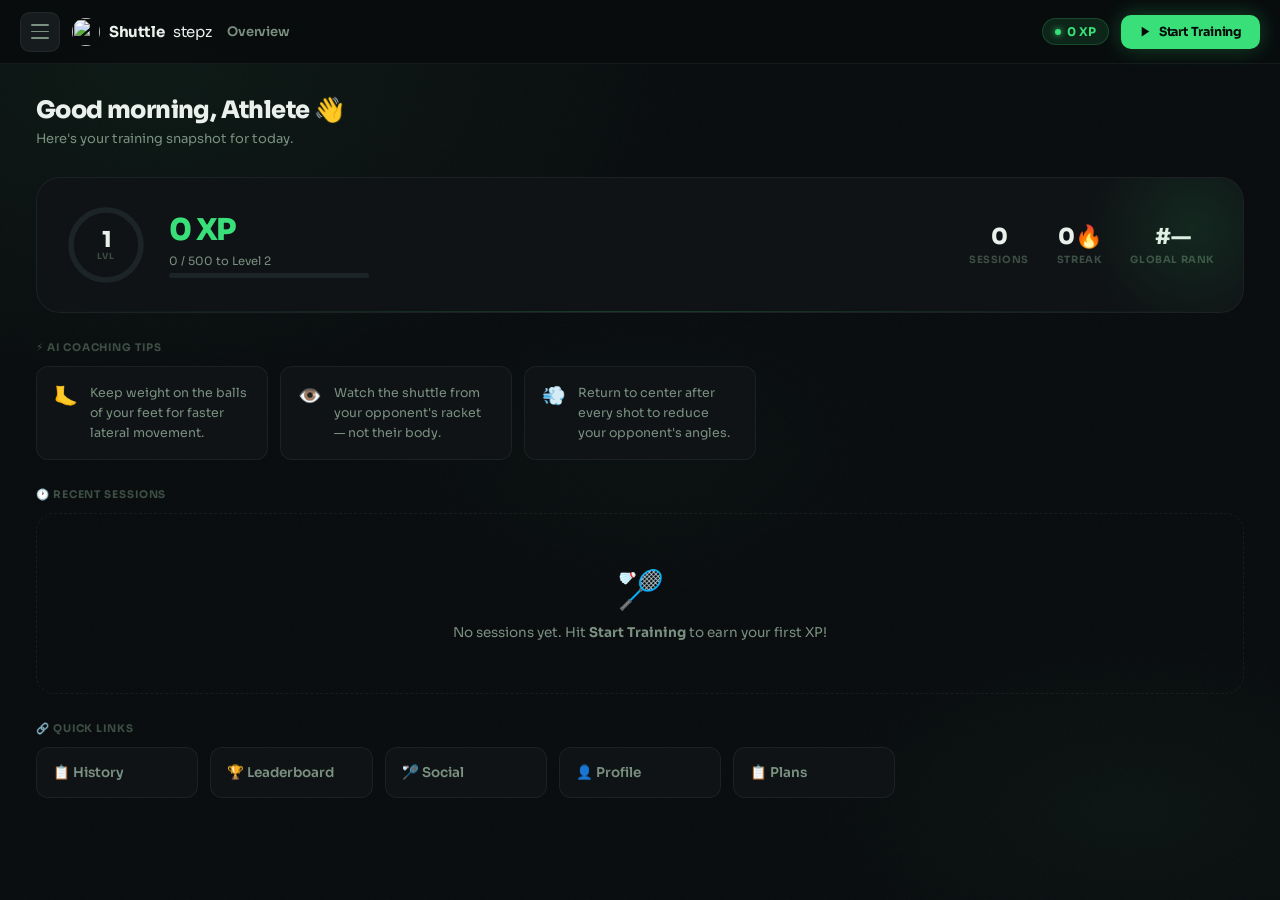
==== commit 35f100a2: "Update dashboard.html" ====
--- a/dashboard.html
+++ b/dashboard.html
@@ -8,7 +8,6 @@
 <link rel="preconnect" href="https://fonts.googleapis.com">
 <link rel="preconnect" href="https://fonts.gstatic.com" crossorigin>
 <link href="https://fonts.googleapis.com/css2?family=Sora:wght@400;500;600;700;800;900&family=DM+Mono:wght@400;500&display=swap" rel="stylesheet">
-<a href="plans.html">Hydration Plan</a>
 <link rel="stylesheet" href="css/base.css">
 <link rel="stylesheet" href="css/dashboard.css">
 <style>
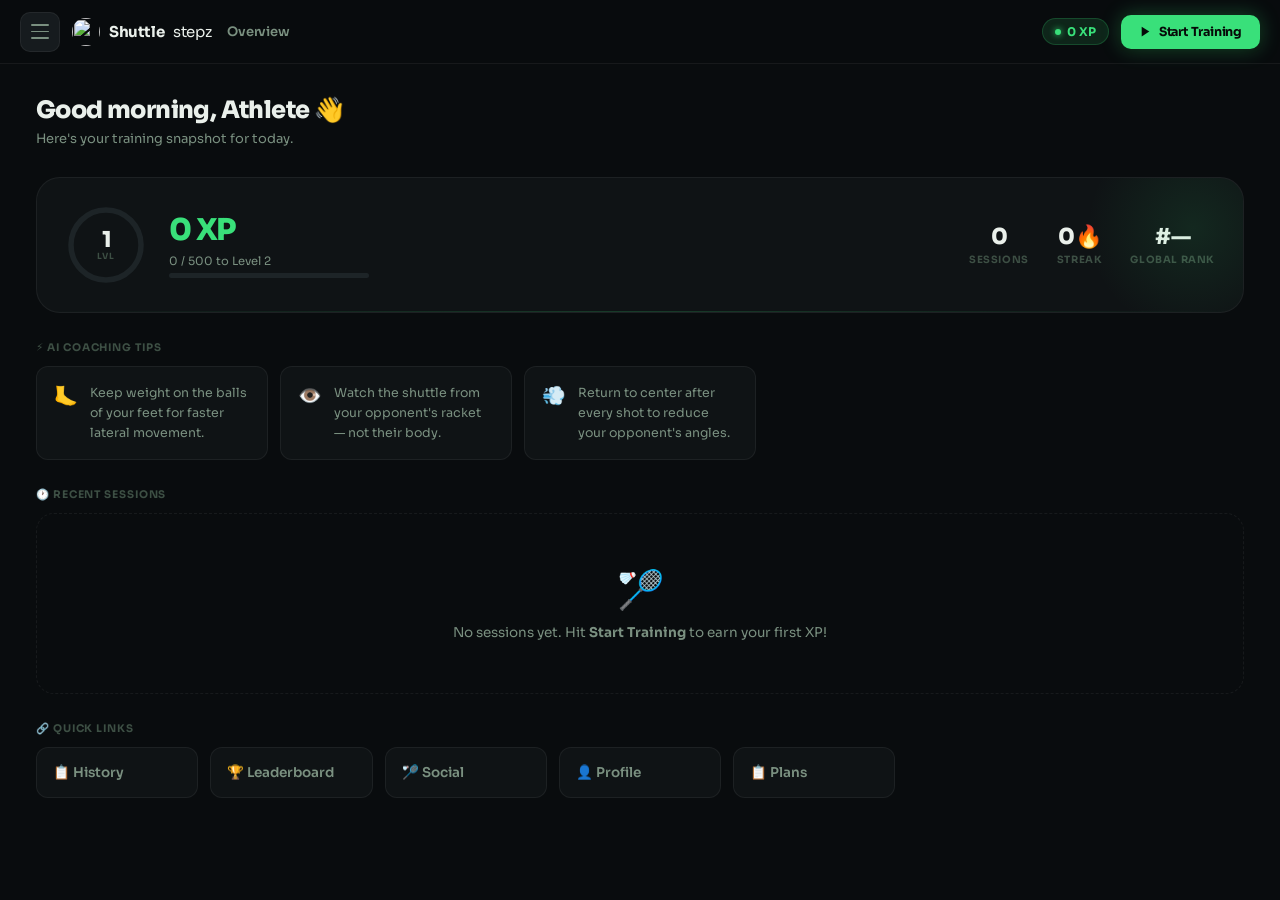
==== commit e513d05e: "Update dashboard.html" ====
--- a/dashboard.html
+++ b/dashboard.html
@@ -23,9 +23,6 @@
 }
 *,*::before,*::after{box-sizing:border-box;margin:0;padding:0}
 html,body{height:100%;font-family:'Sora',system-ui,sans-serif;background:var(--bg);color:var(--text);overflow-x:hidden;-webkit-font-smoothing:antialiased}
-
-.bg-noise{position:fixed;inset:0;z-index:0;pointer-events:none;opacity:.028;background-image:url("data:image/svg+xml,%3Csvg viewBox='0 0 256 256' xmlns='http://www.w3.org/2000/svg'%3E%3Cfilter id='n'%3E%3CfeTurbulence type='fractalNoise' baseFrequency='.85' numOctaves='4' stitchTiles='stitch'/%3E%3C/filter%3E%3Crect width='100%25' height='100%25' filter='url(%23n)'/%3E%3C/svg%3E");background-size:200px}
-.bg-radial{position:fixed;inset:0;z-index:0;pointer-events:none;background:radial-gradient(ellipse 65% 55% at 12% 8%,rgba(57,224,122,.06) 0%,transparent 65%),radial-gradient(ellipse 45% 35% at 88% 90%,rgba(57,224,122,.04) 0%,transparent 55%),radial-gradient(ellipse 30% 25% at 50% 50%,rgba(57,224,122,.02) 0%,transparent 70%)}
 
 /* TOPBAR */
 .topbar{position:fixed;top:0;left:0;right:0;height:var(--topbar-h);background:rgba(9,12,14,.92);backdrop-filter:blur(16px);-webkit-backdrop-filter:blur(16px);border-bottom:1px solid var(--border);display:flex;align-items:center;padding:0 20px;gap:12px;z-index:300}
@@ -255,12 +252,14 @@
 #tr-model-status.err{color:#e05c5c;background:rgba(224,92,92,.1);border:1px solid rgba(224,92,92,.25)}
 @media(max-width:768px){.tr-left,.tr-right{display:none}.tr-cam-wrap{height:auto;width:100%}}
 </style>
+<link rel="stylesheet" href="css/global-background.css">
 </head>
 <body>
 
+<div class="global-bg" aria-hidden="true">
 <div class="bg-noise"></div>
 <div class="bg-radial"></div>
-
+</div>
 <!-- TOPBAR -->
 <header class="topbar">
   <button class="hamburger" id="hamburger-btn" onclick="toggleSidebar()" aria-label="Toggle menu">
@@ -304,12 +303,12 @@
         Leaderboard
       </a>
       <a class="nav-item" href="social.html">
+        <svg width="16" height="16" viewBox="0 0 24 24" fill="none" stroke="currentColor" stroke-width="1.8"><circle cx="18" cy="5" r="3"/><circle cx="6" cy="12" r="3"/><circle cx="18" cy="19" r="3"/><line x1="8.59" y1="13.51" x2="15.42" y2="17.49"/><line x1="15.41" y1="6.51" x2="8.59" y2="10.49"/></svg>
+        Social
+      </a>
       <a class="nav-item" href="plans.html">
         <svg width="16" height="16" viewBox="0 0 24 24" fill="none" stroke="currentColor" stroke-width="1.8"><path d="M4 19.5A2.5 2.5 0 0 1 6.5 17H20"/><path d="M6.5 2H20v20H6.5A2.5 2.5 0 0 1 4 19.5v-15A2.5 2.5 0 0 1 6.5 2z"/></svg>
         Plans
-      </a>
-        <svg width="16" height="16" viewBox="0 0 24 24" fill="none" stroke="currentColor" stroke-width="1.8"><circle cx="18" cy="5" r="3"/><circle cx="6" cy="12" r="3"/><circle cx="18" cy="19" r="3"/><line x1="8.59" y1="13.51" x2="15.42" y2="17.49"/><line x1="15.41" y1="6.51" x2="8.59" y2="10.49"/></svg>
-        Social
       </a>
       
       <div class="nav-section-label" style="margin-top:4px">Account</div>
@@ -512,7 +511,6 @@
   if(!firebaseUser){window.location.href='login.html';return}
   try{
     const prof=await DB.getUserProfile(firebaseUser.uid),p=prof.profile||{}
-    await DB.updateUserProfile({displayName:p.displayName,username:p.username,avatarURL:p.avatarURL})
     const xp=prof.xp||0,lv=prof.level||1
     const name=p.displayName||firebaseUser.displayName||'Athlete'
     const role=p.role||'student',plan=p.plan||'free'
@@ -559,7 +557,5 @@
   }catch(err){console.error('[dash] boot error:',err.message)}
 })
 </script>
-<script src="https://cdn.jsdelivr.net/npm/@tensorflow/tfjs@4.20.0/dist/tf.min.js"></script>
-<script src="https://cdn.jsdelivr.net/npm/@tensorflow-models/pose-detection@2.1.3/dist/pose-detection.min.js"></script>
 </body>
 </html>
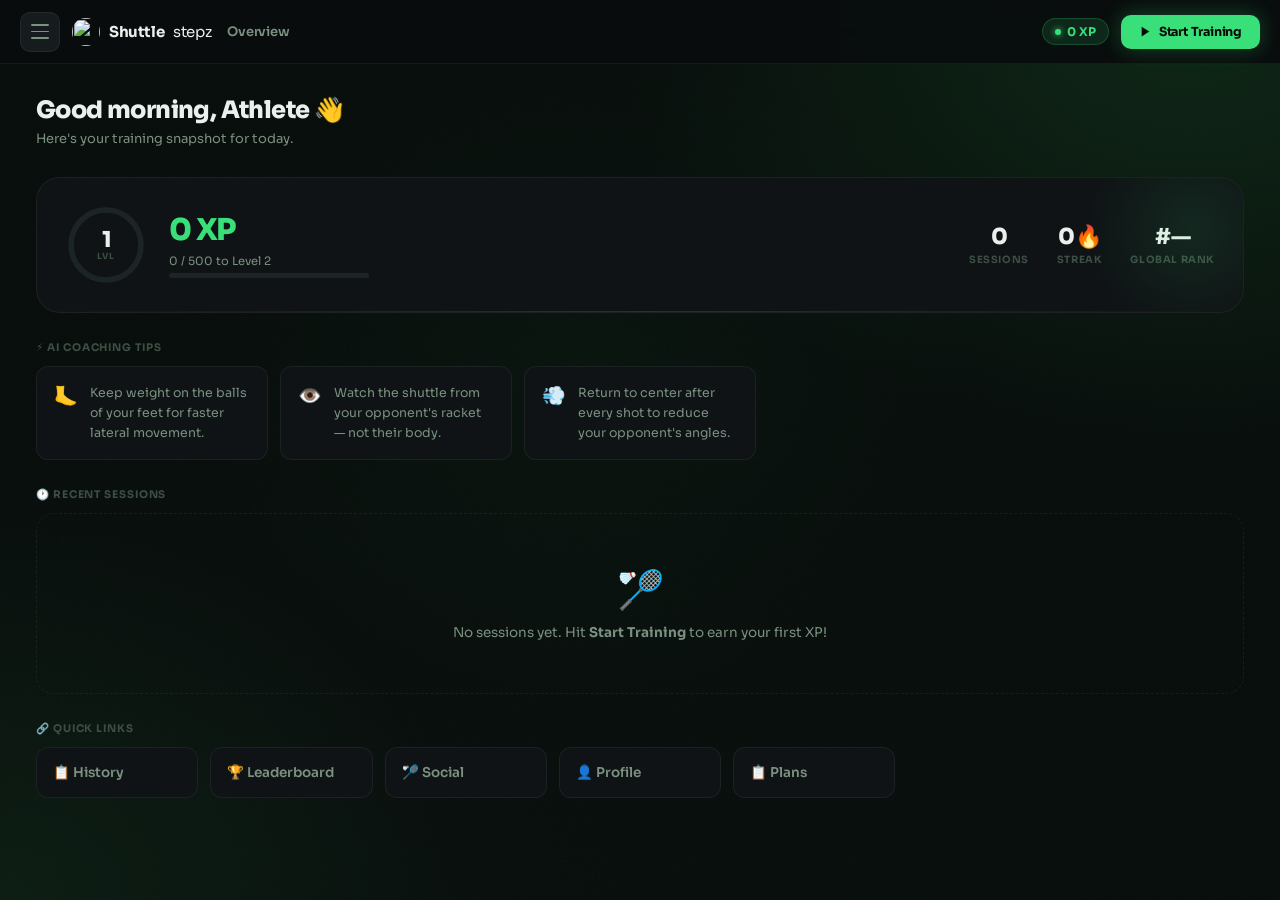
==== commit 826fd4a9: "Update dashboard.html" ====
--- a/dashboard.html
+++ b/dashboard.html
@@ -127,6 +127,30 @@
 .session-score{font-size:12.5px;font-weight:600;color:var(--text-2);white-space:nowrap}
 .empty-state{display:flex;flex-direction:column;align-items:center;gap:10px;padding:52px 24px;color:var(--text-2);font-size:13.5px;text-align:center;border:1px dashed rgba(255,255,255,.06);border-radius:var(--radius-lg)}
 .empty-icon{font-size:38px}
+
+/* SESSION MODAL */
+.session-item{cursor:pointer}
+.session-item:active{transform:scale(.995)}
+.sm-overlay{position:fixed;inset:0;z-index:400;background:rgba(0,0,0,.7);backdrop-filter:blur(6px);display:none;align-items:center;justify-content:center;padding:16px}
+.sm-overlay.open{display:flex;animation:fadeUp .25s both}
+.sm-box{background:var(--bg-2);border:1px solid var(--border-2);border-radius:var(--radius-xl);padding:26px;width:100%;max-width:460px;max-height:90vh;overflow-y:auto;position:relative}
+.sm-close{position:absolute;top:14px;right:14px;width:32px;height:32px;border-radius:8px;background:var(--bg-3);border:1px solid var(--border);color:var(--text-2);cursor:pointer;font-size:14px}
+.sm-close:hover{color:var(--text);border-color:var(--border-2)}
+.sm-title{font-size:20px;font-weight:800;letter-spacing:-.4px}
+.sm-date{font-family:'DM Mono',monospace;font-size:11px;color:var(--text-2);margin:4px 0 20px}
+.sm-grid{display:grid;grid-template-columns:repeat(3,1fr);gap:8px;margin-bottom:18px}
+.sm-stat{background:var(--bg-3);border:1px solid var(--border);border-radius:10px;padding:12px;text-align:center}
+.sm-val{font-size:22px;font-weight:900;color:var(--accent);letter-spacing:-1px}
+.sm-lbl{font-family:'DM Mono',monospace;font-size:8.5px;letter-spacing:1.2px;text-transform:uppercase;color:var(--text-3);margin-top:4px}
+.sm-row{display:flex;justify-content:space-between;padding:8px 0;border-bottom:1px solid var(--border);font-size:12.5px;color:var(--text-2)}
+.sm-row b{color:var(--text);font-weight:700}
+.sm-bd-title{font-family:'DM Mono',monospace;font-size:9px;letter-spacing:2px;text-transform:uppercase;color:var(--text-3);margin:18px 0 10px}
+.sm-bd-row{display:flex;align-items:center;gap:8px;font-family:'DM Mono',monospace;font-size:11px;color:var(--text-2);margin-bottom:6px}
+.sm-bd-name{min-width:84px;text-transform:uppercase;letter-spacing:.6px}
+.sm-bd-bar{flex:1;height:5px;border-radius:99px;background:var(--bg-4);overflow:hidden}
+.sm-bd-fill{height:100%;background:var(--accent);border-radius:99px}
+.sm-bd-pct{min-width:34px;text-align:right;color:var(--accent)}
+
 
 /* ANIMATIONS */
 @keyframes fadeUp{from{opacity:0;transform:translateY(14px)}to{opacity:1;transform:translateY(0)}}
@@ -409,6 +433,22 @@
   </section>
 </main>
 
+<!-- SESSION SUMMARY MODAL -->
+<div class="sm-overlay" id="session-modal" onclick="if(event.target===this)closeSessionModal()">
+  <div class="sm-box">
+    <button class="sm-close" onclick="closeSessionModal()">✕</button>
+    <div class="sm-title" id="sm-title">Footwork Drill</div>
+    <div class="sm-date" id="sm-date"></div>
+    <div class="sm-grid">
+      <div class="sm-stat"><div class="sm-val" id="sm-score">0</div><div class="sm-lbl">Score</div></div>
+      <div class="sm-stat"><div class="sm-val" id="sm-acc">0%</div><div class="sm-lbl">Accuracy</div></div>
+      <div class="sm-stat"><div class="sm-val" id="sm-xp">+0</div><div class="sm-lbl">XP</div></div>
+    </div>
+    <div id="sm-rows"></div>
+    <div id="sm-bd"></div>
+  </div>
+</div>
+
 <!-- SCRIPTS -->
 <script>
 window.toggleSidebar = function() {
@@ -475,11 +515,11 @@
   return d.toLocaleDateString('en-IN',{day:'numeric',month:'short'})
 }
 
-function buildSessionCard(s){
+function buildSessionCard(s,i){
   const total=s.totalRounds||1,acc=s.accuracy!=null?s.accuracy+'%':Math.round(((s.hits||0)/total)*100)+'%'
   const xpe=s.xpEarned||(50+(s.hits||0)*2)
   const drill=(s.drill||s.mode||'footwork').replace(/^\w/,c=>c.toUpperCase())
-  return`<div class="session-item">
+  return`<div class="session-item" data-idx="${i}">
     <div class="session-icon">🏸</div>
     <div class="session-info">
       <div class="session-name">${drill} Drill</div>
@@ -491,6 +531,41 @@
     </div>
   </div>`
 }
+
+function openSessionModal(s){
+  const total=s.totalRounds||0,hits=s.hits||0
+  const acc=s.accuracy!=null?s.accuracy:(total?Math.round(hits/total*100):0)
+  const xpe=s.xpEarned||(50+hits*2)
+  const drill=(s.drill||s.mode||'footwork').replace(/^\w/,c=>c.toUpperCase())
+  const d=s.createdAt?(s.createdAt.toDate?s.createdAt.toDate():new Date(s.createdAt)):null
+  tx('sm-title',drill+' Drill')
+  tx('sm-date',d?d.toLocaleString('en-IN',{day:'numeric',month:'short',year:'numeric',hour:'numeric',minute:'2-digit'}):'')
+  tx('sm-score',s.score||0);tx('sm-acc',acc+'%');tx('sm-xp','+'+xpe)
+
+  const rows=[
+    ['Hits',hits+(total?' / '+total:'')],
+    ['Best streak',(s.bestStreak||0)+' 🔥'],
+    ['Difficulty',s.difficulty],
+    ['Duration',s.duration?s.duration+'s':null]
+  ].filter(r=>r[1]!=null&&r[1]!=='')
+  $('sm-rows').innerHTML=rows.map(r=>`<div class="sm-row"><span>${r[0]}</span><b>${r[1]}</b></div>`).join('')
+
+  const bd=s.breakdown||s.zoneBreakdown||s.zoneStats
+  const bdEl=$('sm-bd')
+  if(bd&&typeof bd==='object'&&Object.keys(bd).length){
+    bdEl.innerHTML='<div class="sm-bd-title">Zone breakdown</div>'+Object.entries(bd).map(([k,v])=>{
+      const pct=typeof v==='number'?Math.round(v):(v&&v.total?Math.round((v.hits||0)/v.total*100):0)
+      return`<div class="sm-bd-row"><span class="sm-bd-name">${k}</span><div class="sm-bd-bar"><div class="sm-bd-fill" style="width:${pct}%"></div></div><span class="sm-bd-pct">${pct}%</span></div>`
+    }).join('')
+  }else bdEl.innerHTML=''
+  $('session-modal').classList.add('open')
+}
+window.closeSessionModal=()=>$('session-modal').classList.remove('open')
+document.addEventListener('keydown',e=>{if(e.key==='Escape')window.closeSessionModal()})
+$('overview-sessions').addEventListener('click',e=>{
+  const el=e.target.closest('.session-item');if(!el)return
+  const s=(window._dashSessions||[])[el.dataset.idx];if(s)openSessionModal(s)
+})
 
 window.AUTH.recordSession=async(data)=>{
   try{
@@ -528,7 +603,7 @@
       if(ov){
         ov.querySelectorAll('.session-item').forEach(e=>e.remove())
         if(sessions.length===0){if(empty)empty.style.display='flex'}
-        else{if(empty)empty.style.display='none';sessions.slice(0,3).forEach(s=>ov.insertAdjacentHTML('beforeend',buildSessionCard(s)))}
+        else{if(empty)empty.style.display='none';window._dashSessions=sessions.slice(0,3);window._dashSessions.forEach((s,i)=>ov.insertAdjacentHTML('beforeend',buildSessionCard(s,i)))}
       }
       tx('stat-sessions',sessions.length)
     })
--- a/css/global-background.css
+++ b/css/global-background.css
@@ -0,0 +1,105 @@
+/* ============================================================
+   Shuttlestepz — global-background.css
+   ────────────────────────────────────────────────────────────
+   THE single source of truth for the app-wide atmospheric
+   background. Link this file on EVERY page, once, and place
+   this markup immediately after the opening <body> tag on
+   EVERY page (before any other content):
+
+     <div class="global-bg" aria-hidden="true">
+       <div class="bg-noise"></div>
+       <div class="bg-radial"></div>
+     </div>
+
+   Do NOT redefine .bg-noise / .bg-radial / .global-bg anywhere
+   else in the codebase. To retune the look app-wide, edit only
+   the CSS variables below.
+   ============================================================ */
+
+:root {
+  /* Base tone (dark, deep green-black — not pure black) */
+  --ss-bg:        #050908;
+  --ss-bg-2:      #08100d;
+  --ss-bg-3:      #0b1411;
+
+  /* Ambient glow — subtle, layered, atmospheric (not neon) */
+  --ss-glow-1:    rgba(56,210,90,0.13);   /* primary  — upper-right   */
+  --ss-glow-2:    rgba(56,210,90,0.07);   /* secondary — lower-left  */
+  --ss-glow-3:    rgba(56,210,90,0.035);  /* tertiary — soft center  */
+
+  /* Vignette — darkens edges, keeps center readable */
+  --ss-vignette:  rgba(2,4,3,0.55);
+
+  /* Grain — barely perceptible texture, no visible pattern */
+  --ss-noise-opacity: 0.03;
+}
+
+/* Wrapper — one fixed layer behind the entire application.
+   Does not scroll, cannot be clicked through, never creates
+   its own scrollbar or horizontal overflow. */
+.global-bg {
+  position: fixed;
+  inset: 0;
+  width: 100%;
+  height: 100%;
+  z-index: 0;
+  pointer-events: none;
+  overflow: hidden;
+  background: var(--ss-bg);
+}
+
+/* Layer 1 — deep base + soft secondary bg tint (very subtle) */
+.global-bg::before {
+  content: '';
+  position: absolute;
+  inset: -2%;
+  background:
+    radial-gradient(120% 90% at 15% 100%, var(--ss-bg-3), transparent 60%),
+    var(--ss-bg-2);
+  opacity: .5;
+}
+
+/* Layer 2 — grain / texture (extremely low opacity, no visible tiling) */
+.bg-noise {
+  position: absolute;
+  inset: 0;
+  pointer-events: none;
+  opacity: var(--ss-noise-opacity);
+  background-image: url("data:image/svg+xml,%3Csvg viewBox='0 0 200 200' xmlns='http://www.w3.org/2000/svg'%3E%3Cfilter id='n'%3E%3CfeTurbulence type='fractalNoise' baseFrequency='0.85' numOctaves='4' stitchTiles='stitch'/%3E%3C/filter%3E%3Crect width='100%25' height='100%25' filter='url(%23n)'/%3E%3C/svg%3E");
+  background-size: 160px 160px;
+}
+
+/* Layer 3 — ambient green glow + vignette, composited together */
+.bg-radial {
+  position: absolute;
+  inset: -4%;
+  background:
+    radial-gradient(1000px 750px at 90% 6%,  var(--ss-glow-1), transparent 58%),
+    radial-gradient(820px  680px at 4% 96%,  var(--ss-glow-2), transparent 56%),
+    radial-gradient(600px  520px at 46% 42%, var(--ss-glow-3), transparent 65%),
+    radial-gradient(120% 120% at 50% 50%, transparent 58%, var(--ss-vignette) 100%);
+  background-repeat: no-repeat;
+  will-change: background-position;
+  animation: ss-bg-drift 70s ease-in-out infinite alternate;
+}
+
+/* Extremely slow, near-imperceptible ambient drift — optional polish */
+@keyframes ss-bg-drift {
+  from { background-position: 0 0, 0 0, 0 0, 0 0; }
+  to   { background-position: -2% 1.5%, 1.5% -1.5%, 1% -1%, 0 0; }
+}
+@media (prefers-reduced-motion: reduce) {
+  .bg-radial { animation: none; }
+}
+
+/* Mobile — trim intensity slightly, disable animation, protect perf */
+@media (max-width: 640px) {
+  .bg-radial { animation: none; }
+  :root {
+    --ss-glow-1: rgba(56,210,90,0.10);
+    --ss-glow-2: rgba(56,210,90,0.055);
+  }
+}
+
+/* Safety: never allow this layer to introduce horizontal scroll */
+html, body { overflow-x: hidden; }
